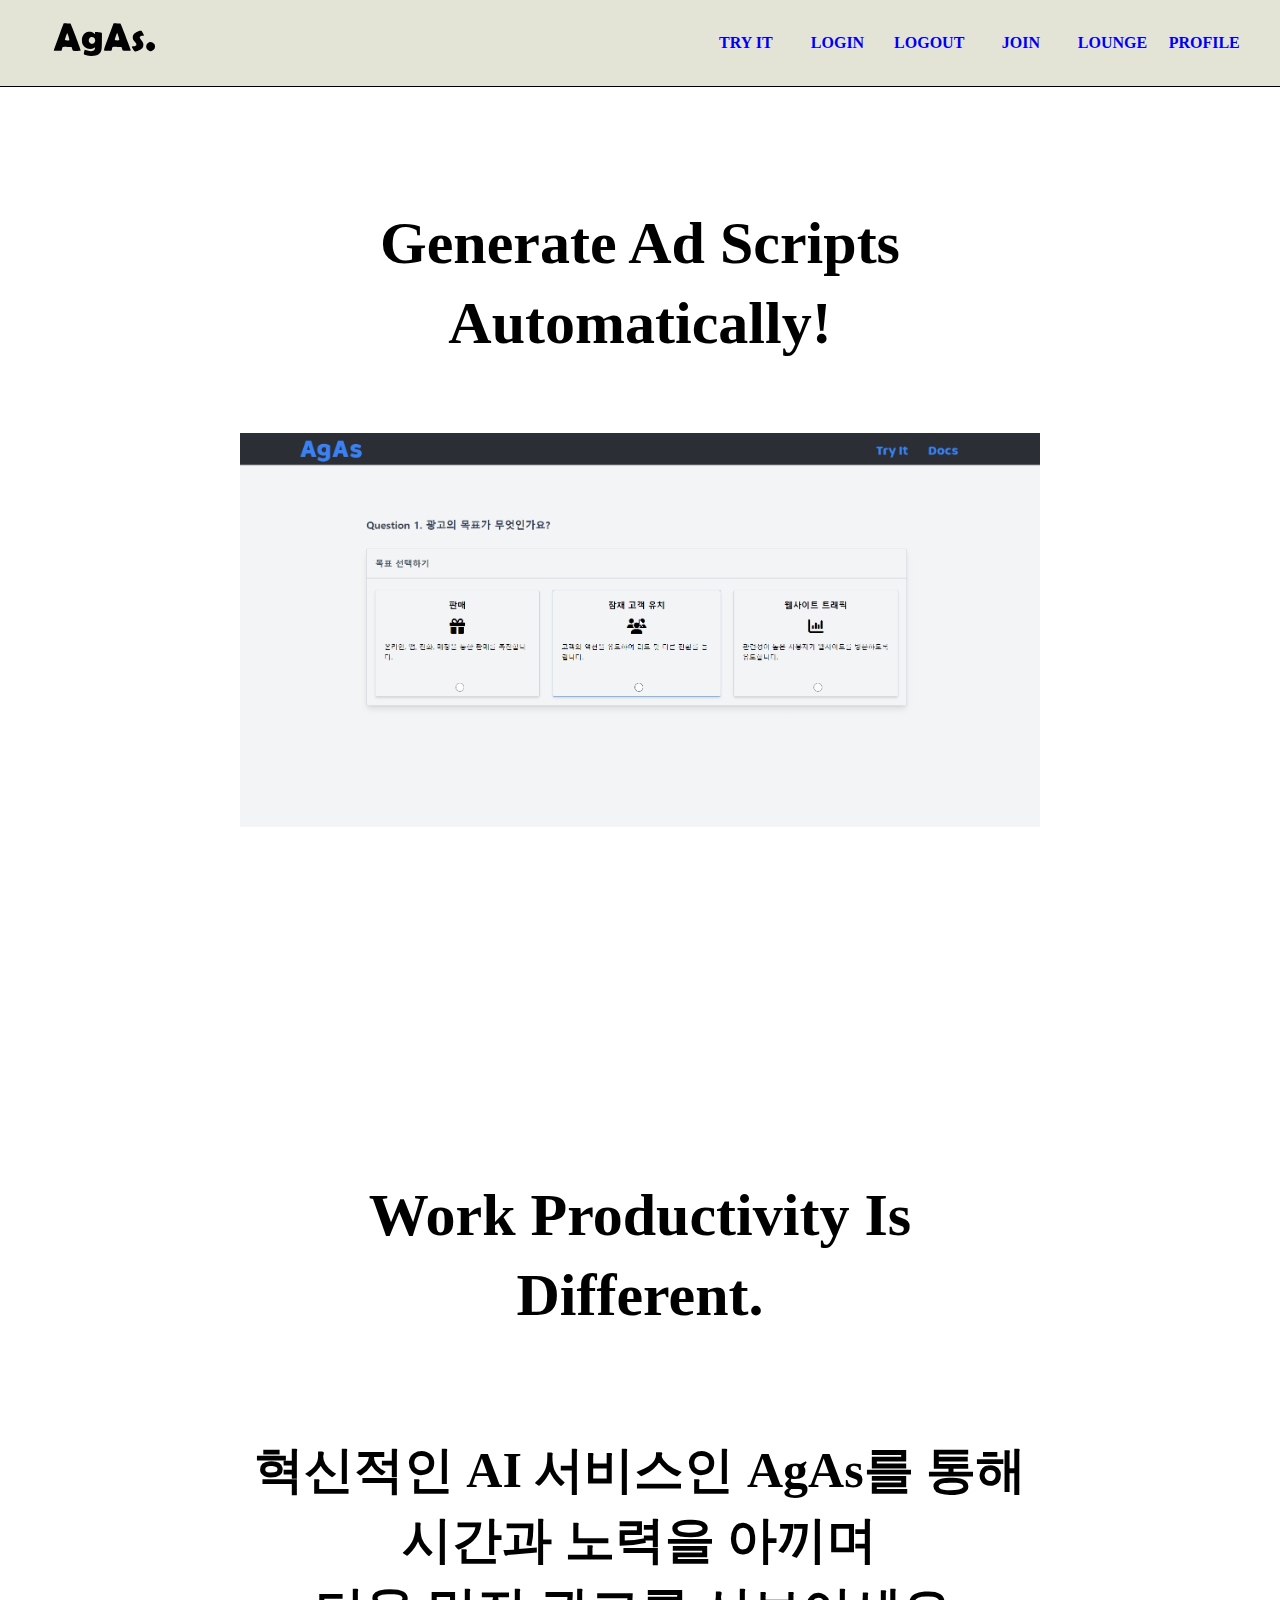
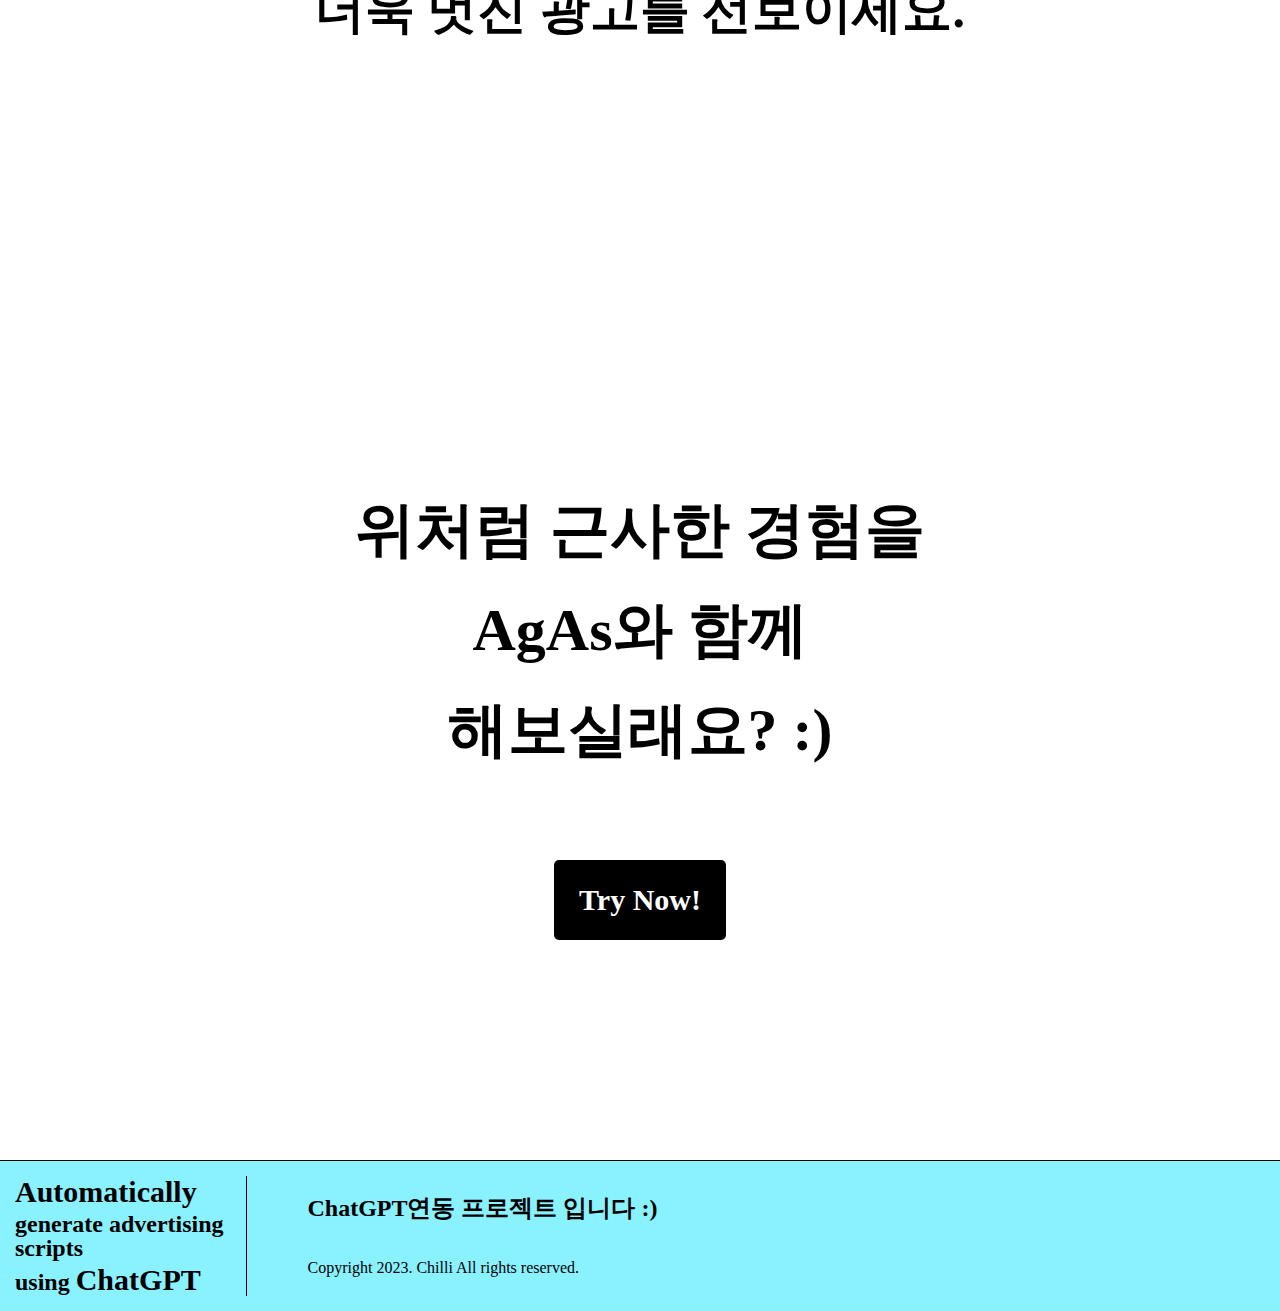
==== index.html @ ab6d4e32 "Tailwind > Basic CSS 교체" ====
<!DOCTYPE html>
<html lang="ko">
    <head>
        <meta charset="UTF-8" />
        <meta http-equiv="X-UA-Compatible" content="IE=edge" />
        <meta name="viewport" content="width=device-width, initial-scale=1.0" />
        <title>AgAs - Home</title>
        <link rel="shortcut icon" href="./favicon.ico" type="image/x-icon">
        <link
        rel="stylesheet"
        href="https://cdnjs.cloudflare.com/ajax/libs/font-awesome/6.4.0/css/all.min.css"
        integrity="sha512-iecdLmaskl7CVkqkXNQ/ZH/XLlvWZOJyj7Yy7tcenmpD1ypASozpmT/E0iPtmFIB46ZmdtAc9eNBvH0H/ZpiBw=="
        crossorigin="anonymous"
        referrerpolicy="no-referrer"
        />
        <link rel="preconnect" href="https://fonts.googleapis.com">
        <link rel="preconnect" href="https://fonts.gstatic.com" crossorigin>
        <link href="https://fonts.googleapis.com/css2?family=Braah+One&display=swap" rel="stylesheet">
        <link rel="stylesheet" href="/src/assets/css/reset.css" />
        <link rel="stylesheet" href="/src/assets/css/style.css" />
        <link rel="stylesheet" href="/src/assets/css/main.css" />

    </head>
    <body>
        <!-- header -->
        <header>
            <nav class="header">
                <h1>
                    <a href="index.html">
                        <img src="/src/assets/img/logo.svg" alt="AgAs">
                    </a>
                </h1>
                <ul class="navbar__menu">
                    <li>
                        <a href="src/view/question.html">TRY IT</a>
                    </li>
                    <li>
                        <a href="src/view/login.html">LOGIN</a>
                    </li>
                    <li>
                        <a href="#">LOGOUT</a>
                    </li>
                    <li>
                        <a href="src/view/join.html">JOIN</a>
                    </li>
                    <!-- <li>
                        <a href="src/view/ad_type.html">AD TYPE</a>
                    </li> -->
                    <li>
                        <a href="https://github.com/Hyunwooz/OrmiProject">LOUNGE</a>
                    </li>
                    <li>
                        <a href="https://github.com/Hyunwooz/OrmiProject">PROFILE</a>
                    </li>
                </ul>
            </nav>
        </header>
        <!-- // header -->
        <!-- main -->
        <main>
            <section id="section1">
                <h2>
                    <p>Generate Ad Scripts</p>
                    <p >Automatically!</p>
                </h2>
                <img src="/src/assets/img/main.gif" alt="메인기능">
            </section>
            <section id="section2">
                <h2>
                    <p>Work Productivity Is</p>
                    <p >Different.</p>
                </h2>
                <div class="section2_text">
                    <p>혁신적인 AI 서비스인 <strong>AgAs</strong>를 통해</p>
                    <p>시간과 노력을 <strong >아끼며</strong></p>
                    <p">더욱 멋진 광고를 선보이세요.</p>
                </div>
            </section>
            <section id="section3">
                <p>위처럼 근사한 경험을</p>
                <p><strong>AgAs</strong>와 함께</p>
                <p>해보실래요? :)</p>
                <a href="src/view/question.html">
                    Try Now!
                </a>
            </section>
        </main>
        <!-- // main -->
        <!-- footer -->
        <footer>
            <div class="footer_wrap">
                <div class="footer_slogun">
                    <strong>Automatically</strong>
                    <p>generate advertising scripts</p>
                    <p>using <strong>ChatGPT</strong></p>
                </div>
                <div class="footer_author">
                    <strong>ChatGPT연동 프로젝트 입니다 :)</strong>
                    <p>
                        Copyright 2023. Chilli All rights reserved.
                    </p>
                </div>
            </div>
        </footer>
        <!-- // footer -->
        <script src="/src/assets/js/sectionScroll.js" type="module"></script>
    </body>
</html>
---- src/assets/css/style.css ----
@import url(header.css);
@import url(footer.css);

main {
    min-height: 70vh;
}
---- src/assets/css/main.css ----
main {
    padding-left: 70px;
    padding-right: 70px;
}

section {
    min-height: 100vh;
    display: flex;
    flex-direction: column;
    justify-content: center;
    align-items: center;
    font-size: 60px;
    font-weight: bold;
    text-align: center;
}

section p {
    margin-top: 20px;
    margin-bottom: 20px;
}

#section1 {
    padding-top: 60px;
}

#section1 h2 {
    margin-bottom: 60px;
}

#section1 img {
    width: 800px;
}

#section2 h2 {
    margin-bottom: 80px;
}

.section2_text {
    font-size: 50px;
}

#section3 a {
    margin-top: 80px;
    text-decoration: none;
    background-color: black;
    color: white;
    padding: 25px;
    border-radius: 5px;
    font-size: 30px;
}
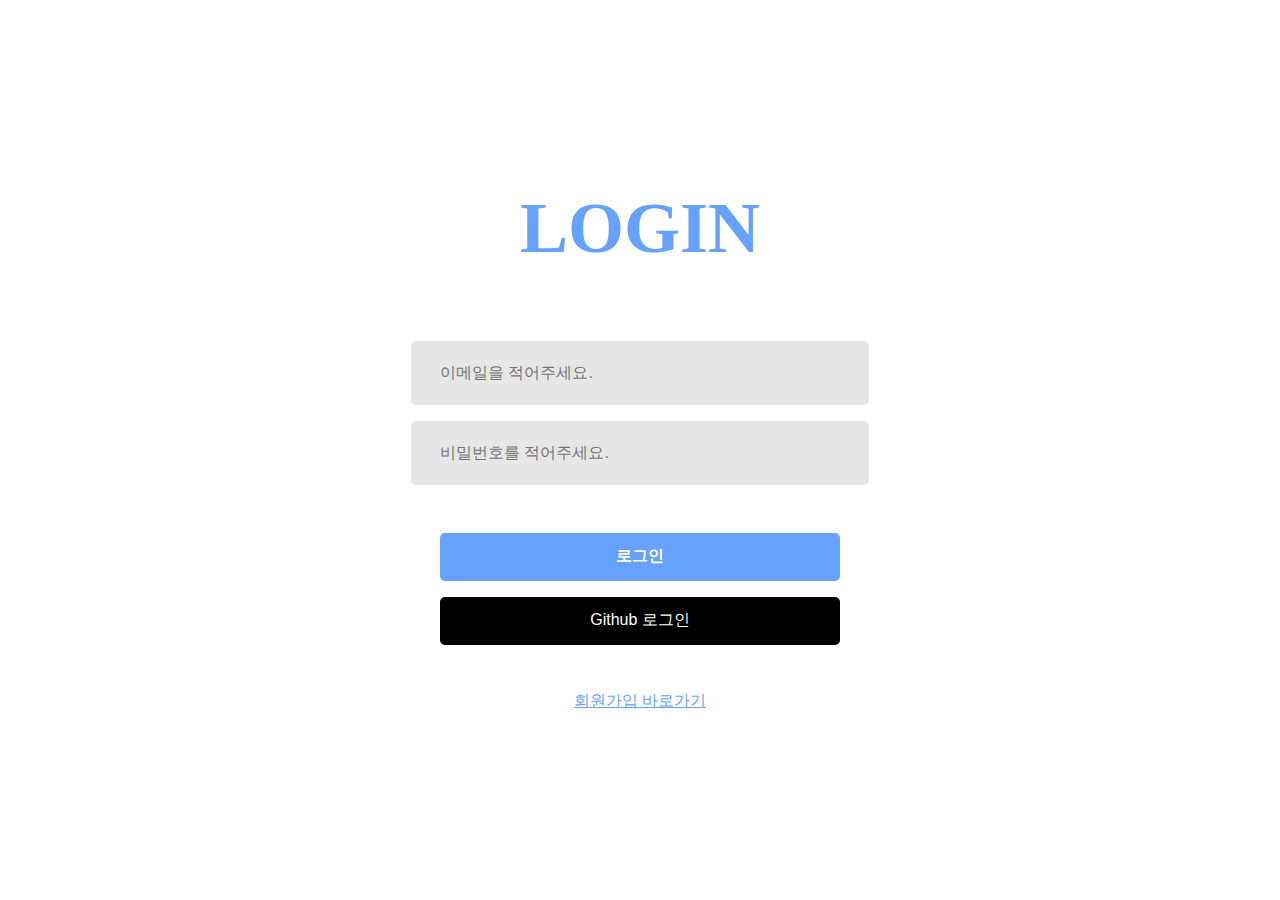
==== commit 378485ca: "Session에 유저 정보 저장 완료 및 로그인 인식 기능 추가" ====
--- a/index.html
+++ b/index.html
@@ -26,31 +26,28 @@
         <header>
             <nav class="header">
                 <h1>
-                    <a href="index.html">
+                    <a href="/index.html">
                         <img src="/src/assets/img/logo.svg" alt="AgAs">
                     </a>
                 </h1>
                 <ul class="navbar__menu">
-                    <li>
-                        <a href="src/view/question.html">TRY IT</a>
+                    <li class="is_logined">
+                        <a href="/src/view/question.html">TRY IT</a>
                     </li>
-                    <li>
-                        <a href="src/view/login.html">LOGIN</a>
+                    <li class="always_show">
+                        <a href="/src/view/lounge.html">LOUNGE</a>
                     </li>
-                    <li>
-                        <a href="#">LOGOUT</a>
+                    <li class="is_not_logined">
+                        <a href="/src/view/login.html">LOGIN</a>
                     </li>
-                    <li>
-                        <a href="src/view/join.html">JOIN</a>
+                    <li class="is_not_logined">
+                        <a href="/src/view/join.html">JOIN</a>
                     </li>
-                    <!-- <li>
-                        <a href="src/view/ad_type.html">AD TYPE</a>
-                    </li> -->
-                    <li>
-                        <a href="https://github.com/Hyunwooz/OrmiProject">LOUNGE</a>
+                    <li class="is_logined">
+                        <a class="logout_btn" href="#">LOGOUT</a>
                     </li>
-                    <li>
-                        <a href="https://github.com/Hyunwooz/OrmiProject">PROFILE</a>
+                    <li class="is_logined">
+                        <a href="/src/view/profile.html">PROFILE</a>
                     </li>
                 </ul>
             </nav>
@@ -104,5 +101,7 @@
         </footer>
         <!-- // footer -->
         <script src="/src/assets/js/sectionScroll.js" type="module"></script>
+        <script src="/src/assets/js/is_logined.js"></script>
+        <script src="/src/assets/js/user/logout.js"></script>
     </body>
 </html>
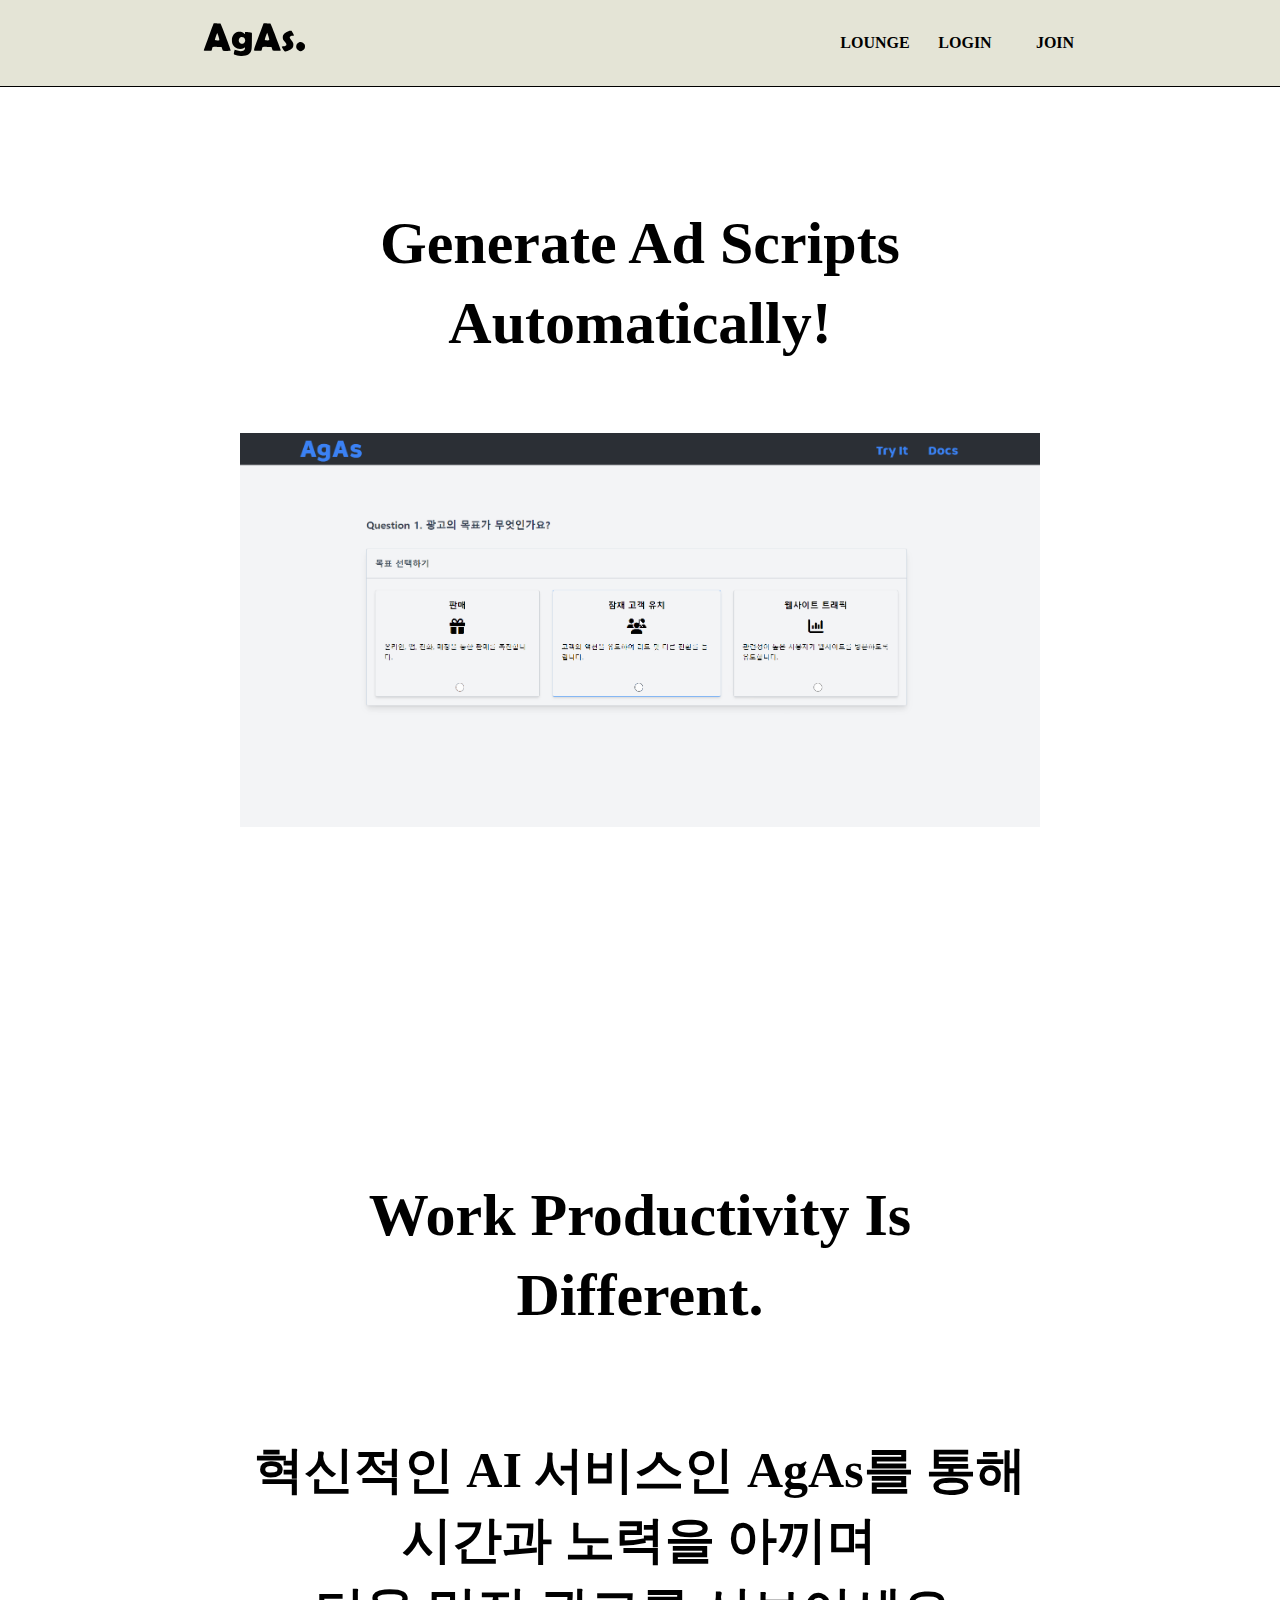
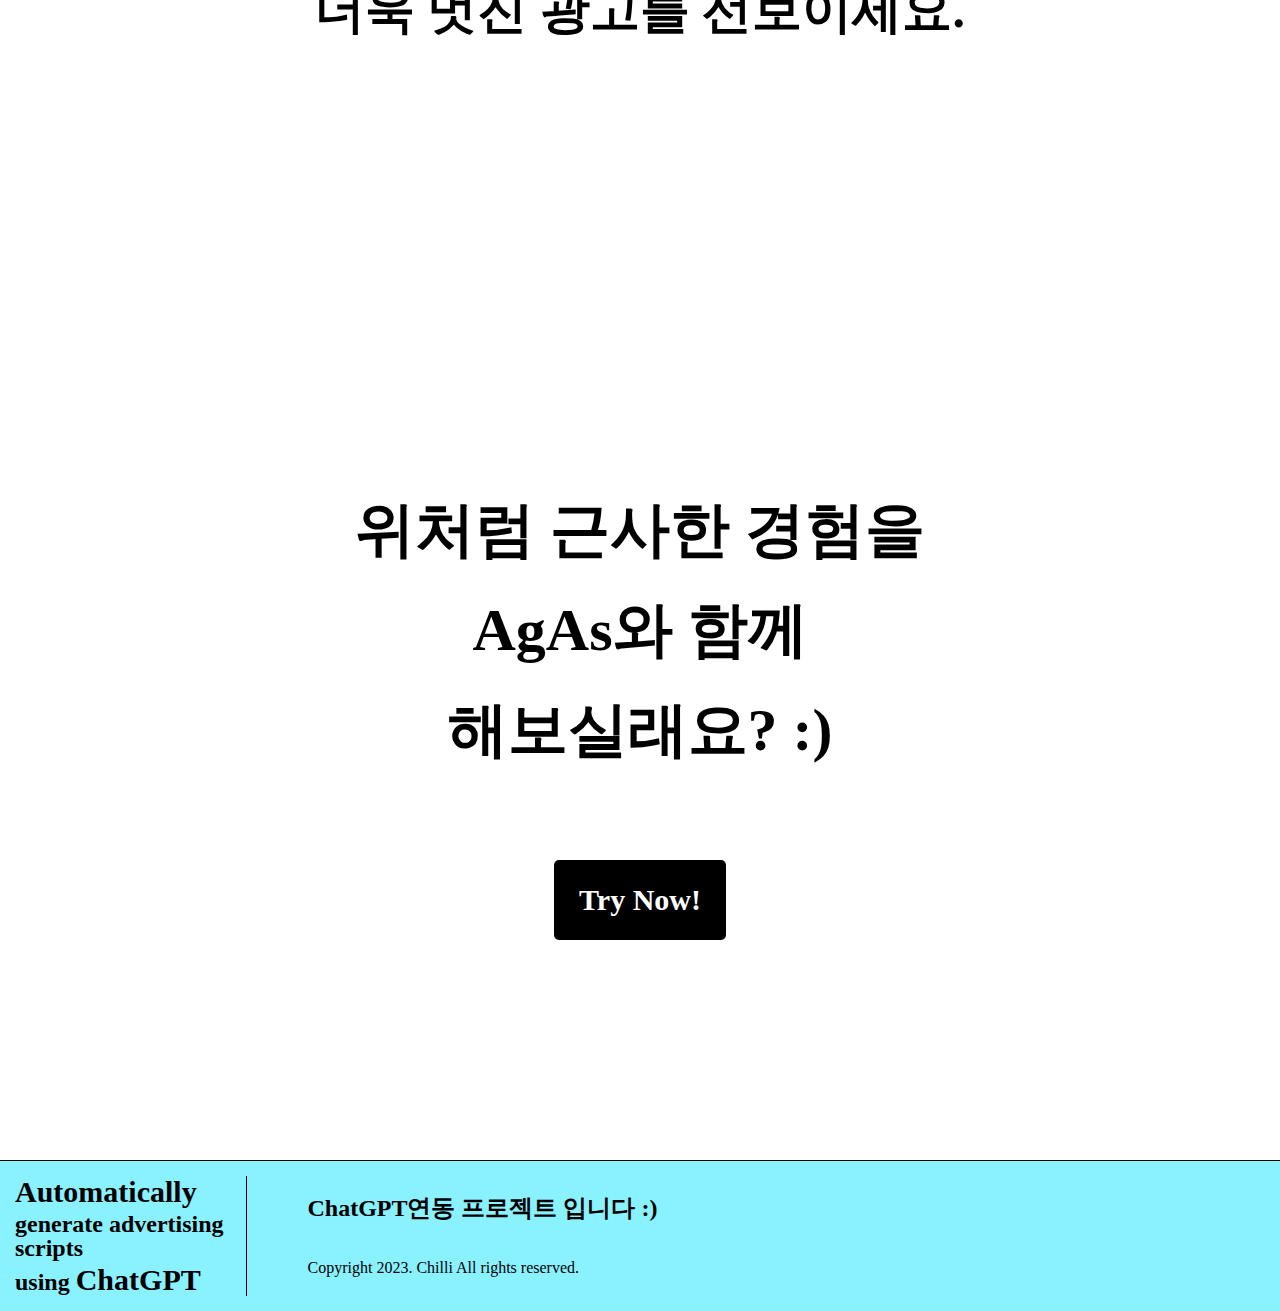
==== commit ca188263: "유저 프로필 수정 기능 및 헤더 유저 프로필 이미지 추가" ====
--- a/index.html
+++ b/index.html
@@ -47,7 +47,9 @@
                         <a class="logout_btn" href="#">LOGOUT</a>
                     </li>
                     <li class="is_logined">
-                        <a href="/src/view/profile.html">PROFILE</a>
+                        <a href="/src/view/profile.html">
+                            <img class="avatar_img" alt="프로필">
+                        </a>
                     </li>
                 </ul>
             </nav>
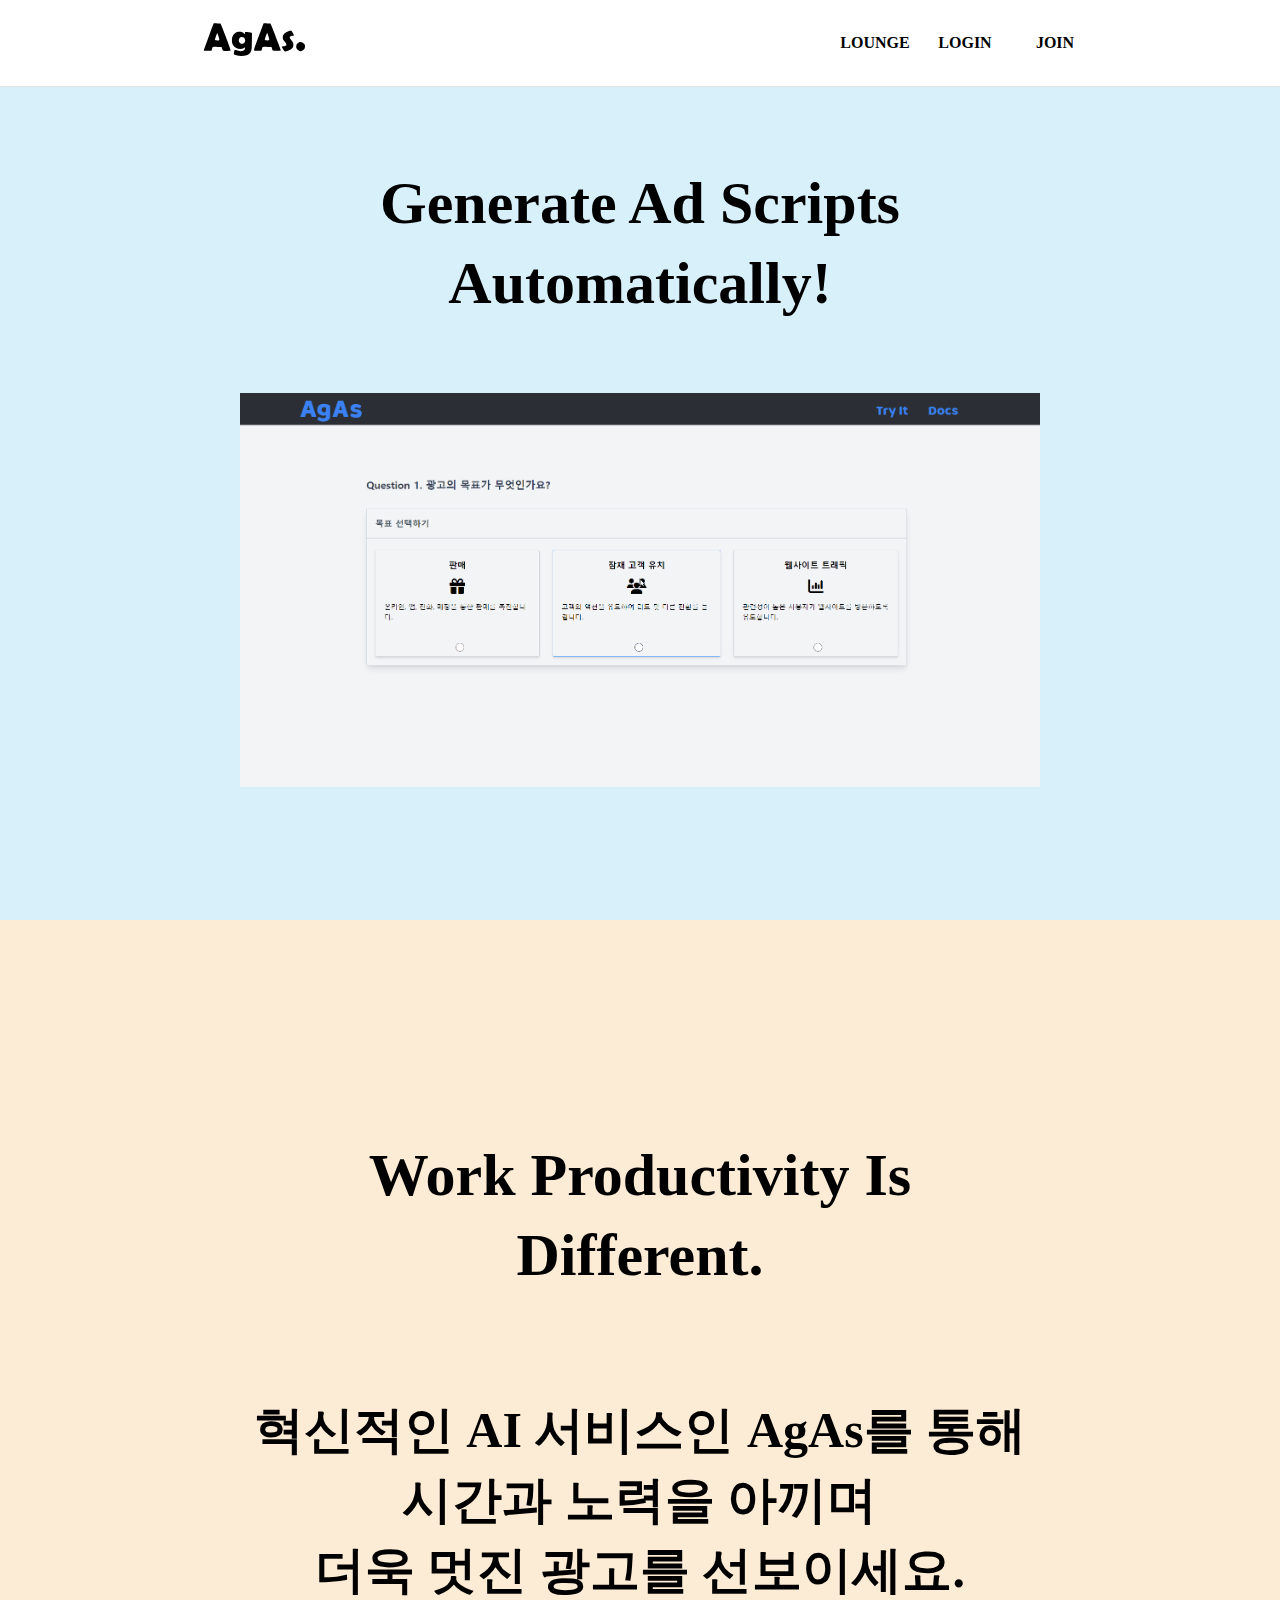
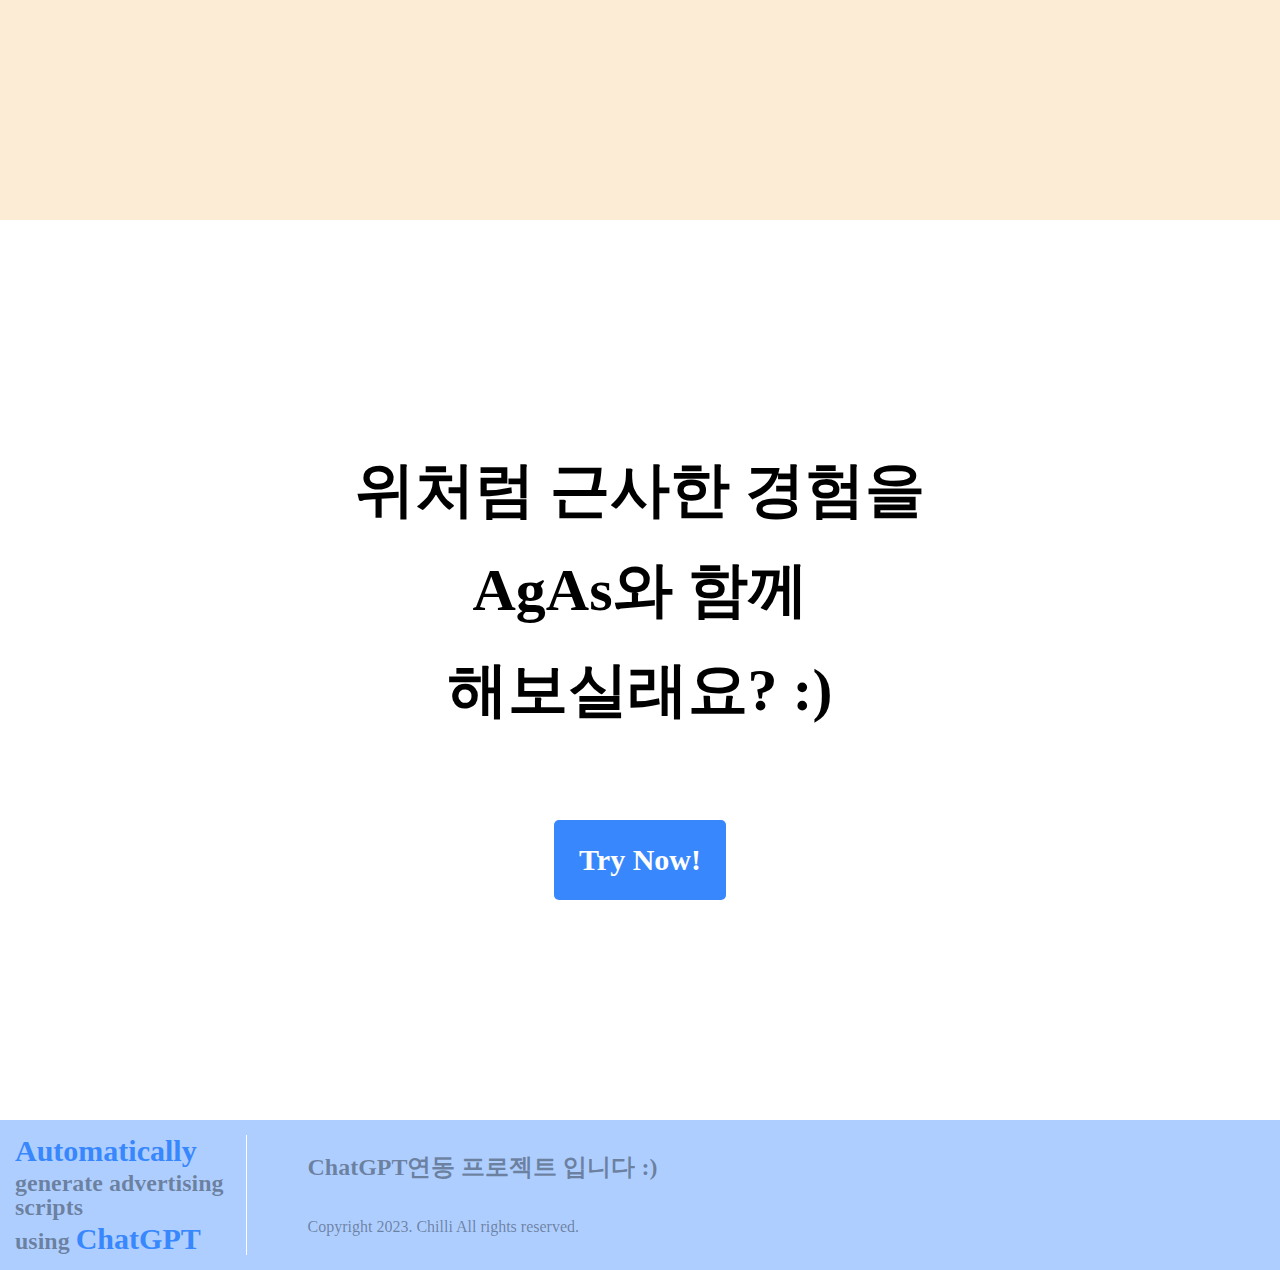
==== commit 8c8b8382: "header CSS 수정" ====
--- a/index.html
+++ b/index.html
@@ -47,7 +47,7 @@
                         <a class="logout_btn" href="#">LOGOUT</a>
                     </li>
                     <li class="is_logined">
-                        <a href="/src/view/profile.html">
+                        <a href="/src/view/mypage.html" class="avatar_img_li">
                             <img class="avatar_img" alt="프로필">
                         </a>
                     </li>
--- a/src/assets/css/main.css
+++ b/src/assets/css/main.css
@@ -1,8 +1,3 @@
-main {
-    padding-left: 70px;
-    padding-right: 70px;
-}
-
 section {
     min-height: 100vh;
     display: flex;
@@ -12,6 +7,8 @@
     font-size: 60px;
     font-weight: bold;
     text-align: center;
+    padding-left: 70px;
+    padding-right: 70px;
 }
 
 section p {
@@ -20,7 +17,8 @@
 }
 
 #section1 {
-    padding-top: 60px;
+    padding-top: 20px;
+    background-color: rgb(215, 240, 250);
 }
 
 #section1 h2 {
@@ -29,6 +27,10 @@
 
 #section1 img {
     width: 800px;
+}
+
+#section2 {
+    background-color: rgb(252, 235, 213);
 }
 
 #section2 h2 {
@@ -42,7 +44,7 @@
 #section3 a {
     margin-top: 80px;
     text-decoration: none;
-    background-color: black;
+    background-color: rgb(56, 135, 253);
     color: white;
     padding: 25px;
     border-radius: 5px;
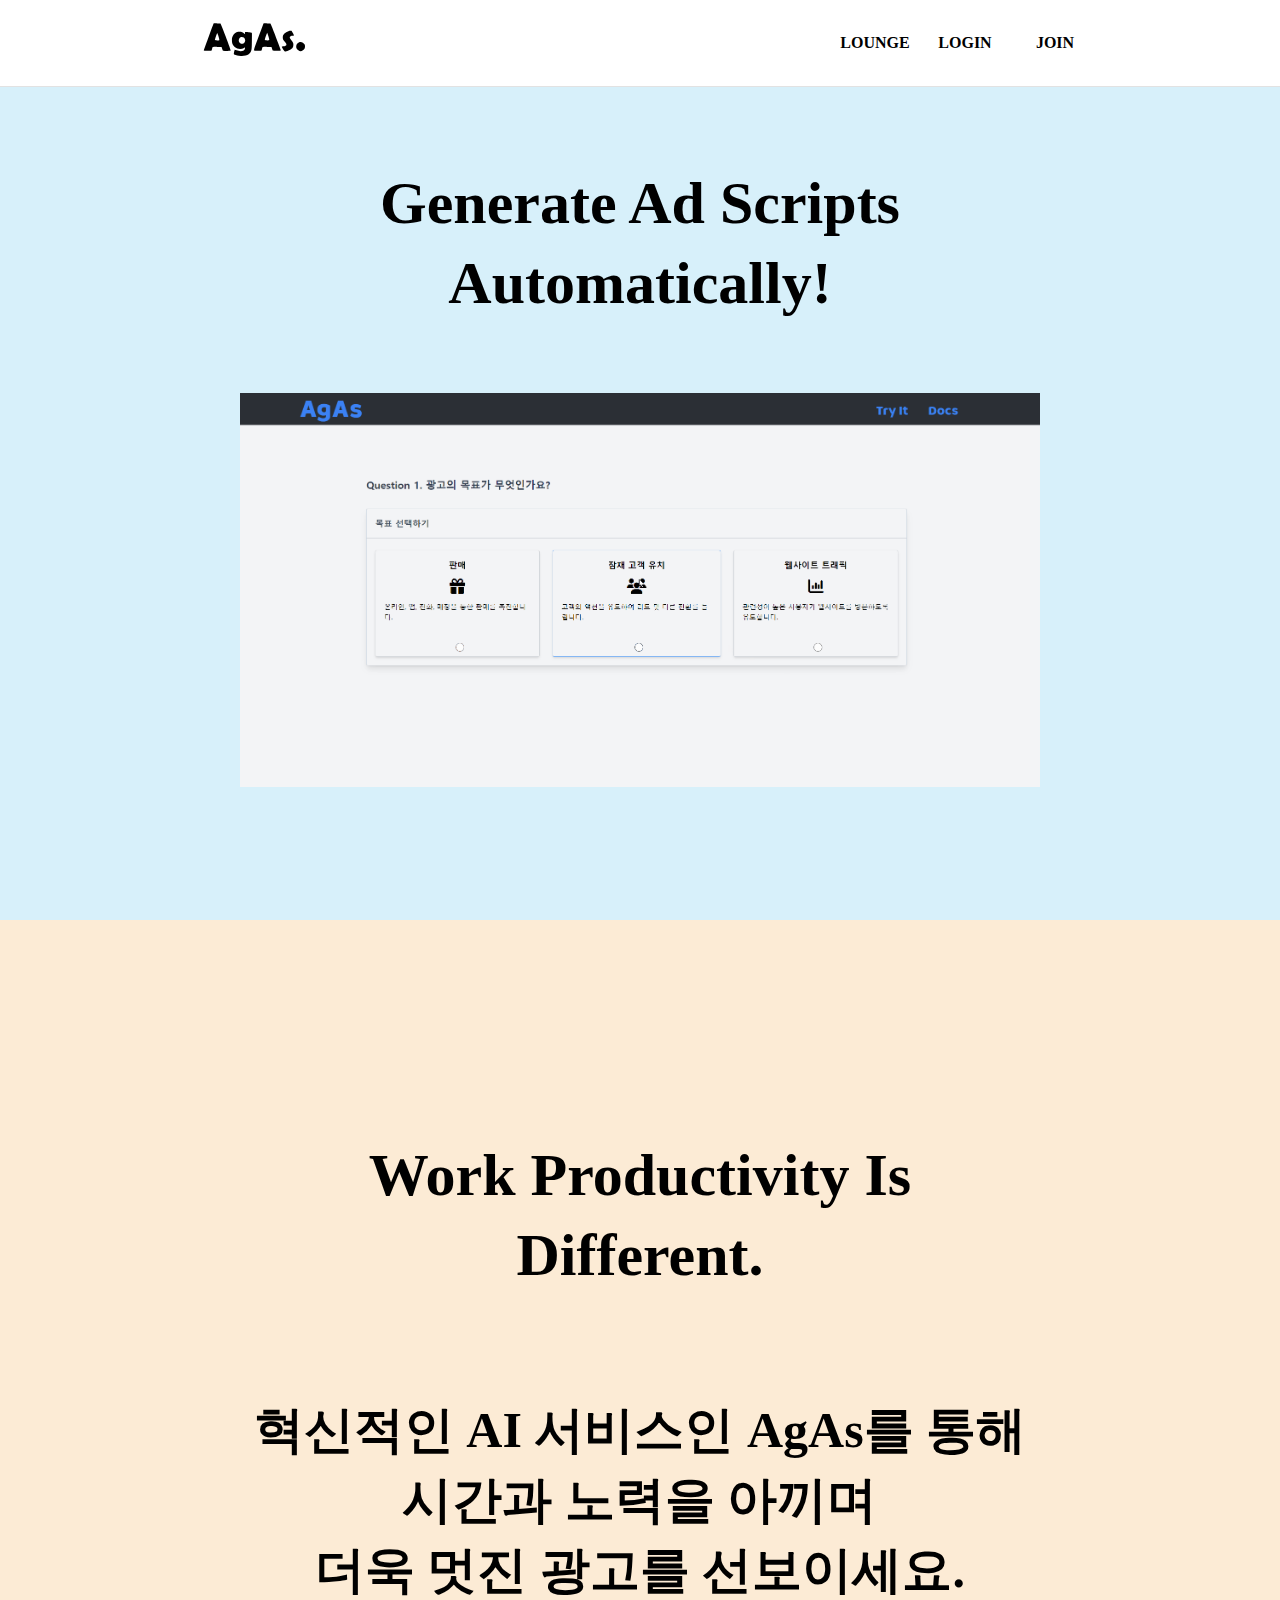
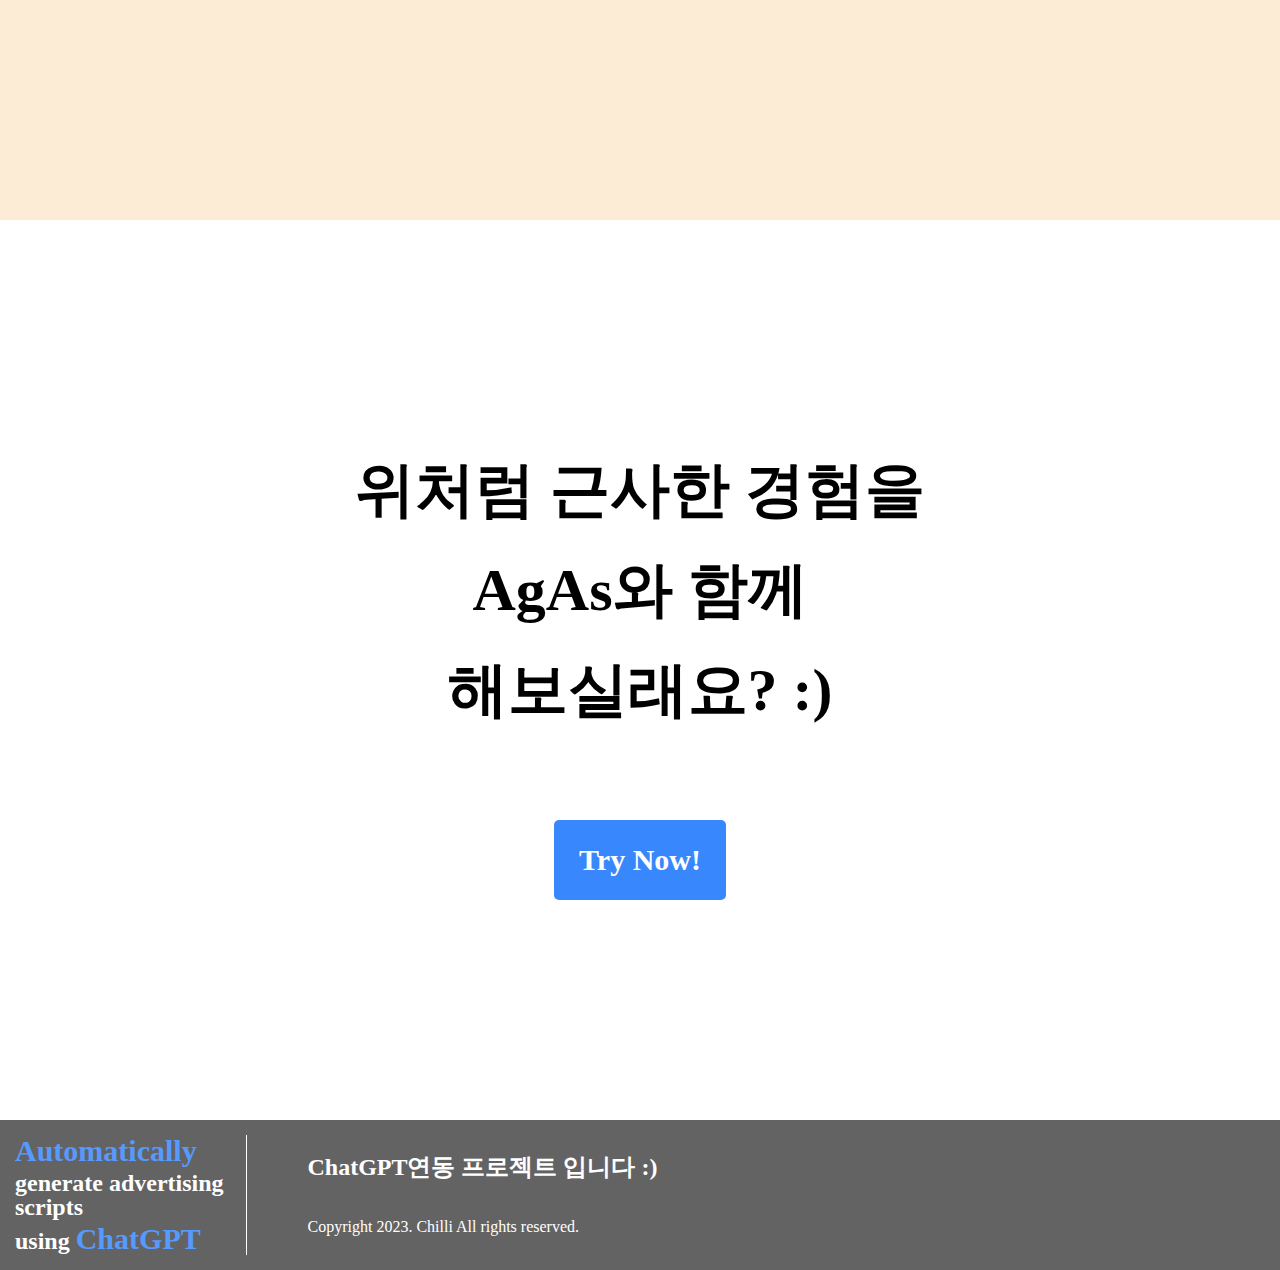
==== commit 6a2fc344: "assets src 수정" ====
--- a/index.html
+++ b/index.html
@@ -16,9 +16,9 @@
         <link rel="preconnect" href="https://fonts.googleapis.com">
         <link rel="preconnect" href="https://fonts.gstatic.com" crossorigin>
         <link href="https://fonts.googleapis.com/css2?family=Braah+One&display=swap" rel="stylesheet">
-        <link rel="stylesheet" href="/src/assets/css/reset.css" />
-        <link rel="stylesheet" href="/src/assets/css/style.css" />
-        <link rel="stylesheet" href="/src/assets/css/main.css" />
+        <link rel="stylesheet" href="./src/assets/css/reset.css" />
+        <link rel="stylesheet" href="./src/assets/css/style.css" />
+        <link rel="stylesheet" href="./src/assets/css/main.css" />
 
     </head>
     <body>
@@ -26,28 +26,28 @@
         <header>
             <nav class="header">
                 <h1>
-                    <a href="/index.html">
+                    <a href="index.html">
                         <img src="/src/assets/img/logo.svg" alt="AgAs">
                     </a>
                 </h1>
                 <ul class="navbar__menu">
                     <li class="is_logined">
-                        <a href="/src/view/question.html">TRY IT</a>
+                        <a href="./src/view/question.html">TRY IT</a>
                     </li>
                     <li class="always_show">
-                        <a href="/src/view/lounge.html">LOUNGE</a>
+                        <a href="./src/view/lounge.html">LOUNGE</a>
                     </li>
                     <li class="is_not_logined">
-                        <a href="/src/view/login.html">LOGIN</a>
+                        <a href="./src/view/login.html">LOGIN</a>
                     </li>
                     <li class="is_not_logined">
-                        <a href="/src/view/join.html">JOIN</a>
+                        <a href="./src/view/join.html">JOIN</a>
                     </li>
                     <li class="is_logined">
                         <a class="logout_btn" href="#">LOGOUT</a>
                     </li>
                     <li class="is_logined">
-                        <a href="/src/view/mypage.html" class="avatar_img_li">
+                        <a href="./src/view/mypage.html" class="avatar_img_li">
                             <img class="avatar_img" alt="프로필">
                         </a>
                     </li>
@@ -62,7 +62,7 @@
                     <p>Generate Ad Scripts</p>
                     <p >Automatically!</p>
                 </h2>
-                <img src="/src/assets/img/main.gif" alt="메인기능">
+                <img src="./src/assets/img/main.gif" alt="메인기능">
             </section>
             <section id="section2">
                 <h2>
@@ -79,7 +79,7 @@
                 <p>위처럼 근사한 경험을</p>
                 <p><strong>AgAs</strong>와 함께</p>
                 <p>해보실래요? :)</p>
-                <a href="src/view/question.html">
+                <a href="./src/view/question.html">
                     Try Now!
                 </a>
             </section>
@@ -102,8 +102,8 @@
             </div>
         </footer>
         <!-- // footer -->
-        <script src="/src/assets/js/sectionScroll.js" type="module"></script>
-        <script src="/src/assets/js/is_logined.js"></script>
-        <script src="/src/assets/js/user/logout.js"></script>
+        <script src="./src/assets/js/sectionScroll.js" type="module"></script>
+        <script src="./src/assets/js/is_logined.js"></script>
+        <script src="./src/assets/js/user/logout.js"></script>
     </body>
 </html>
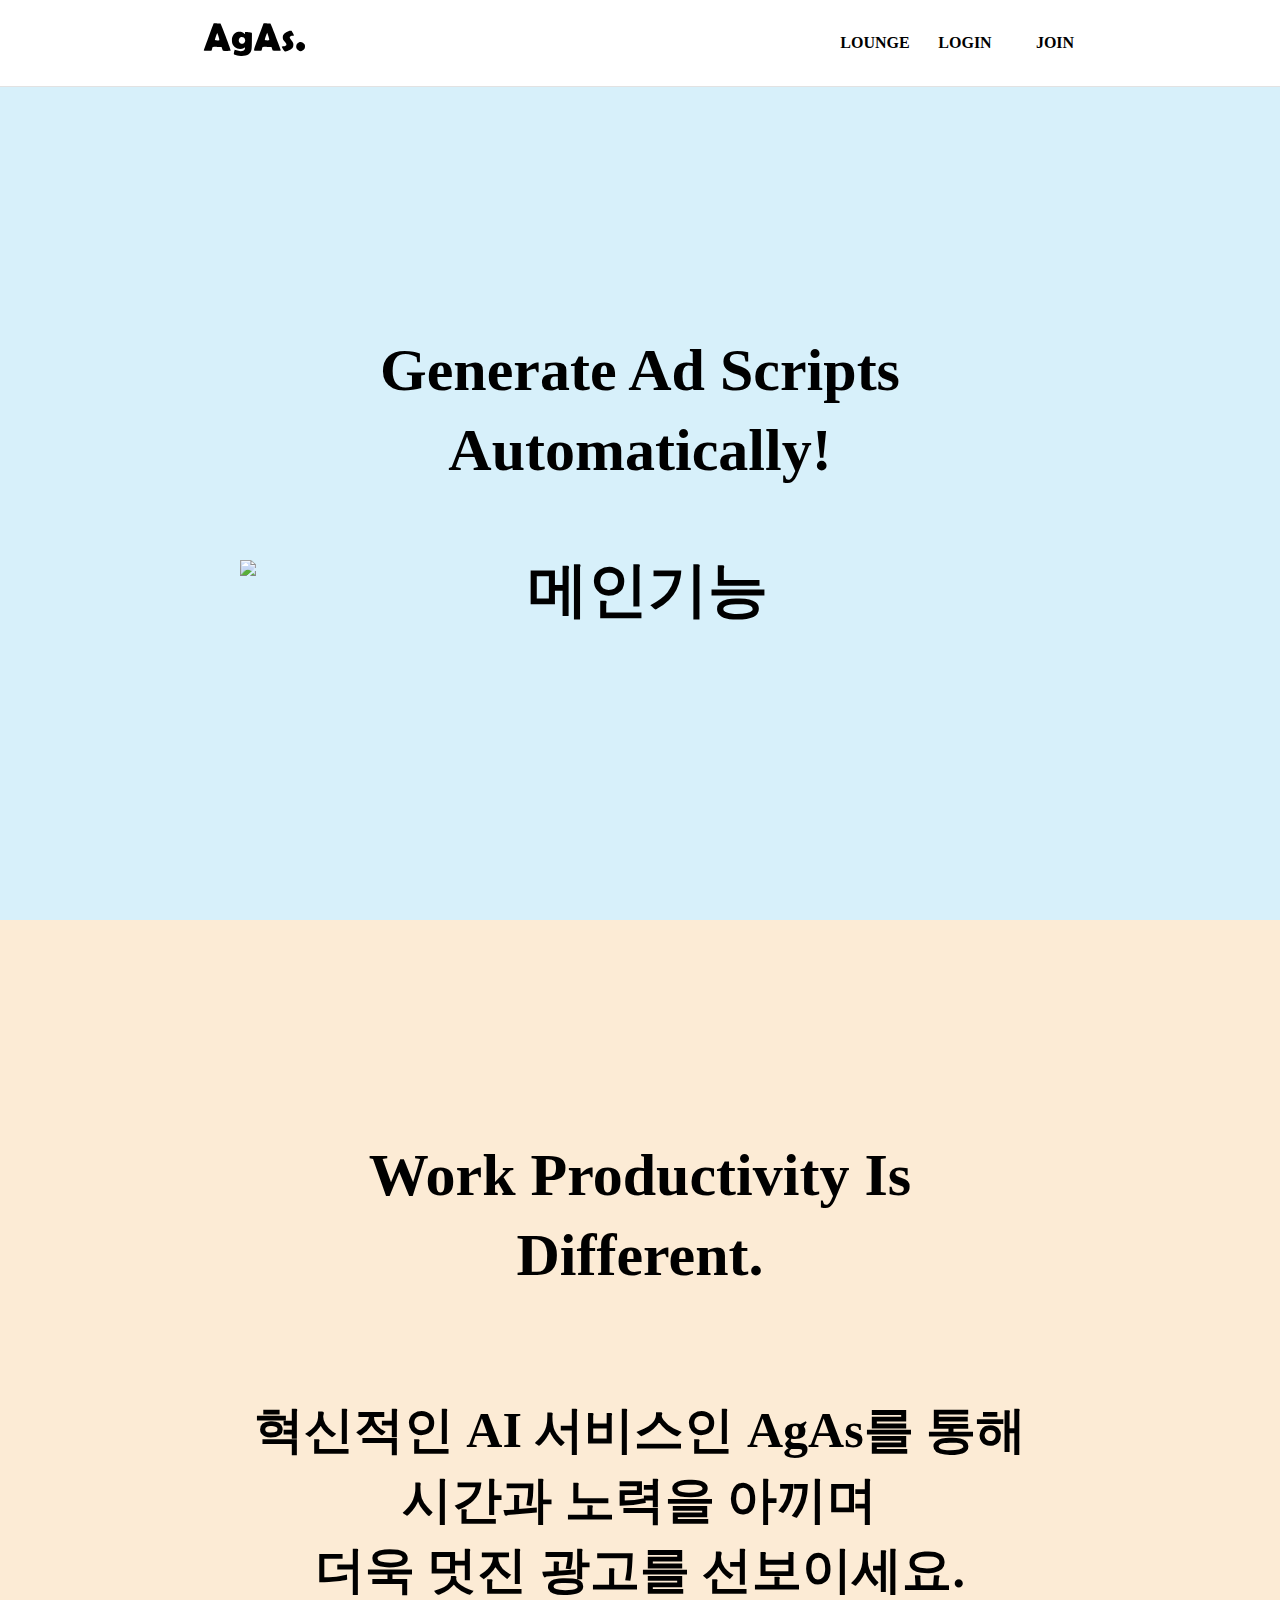
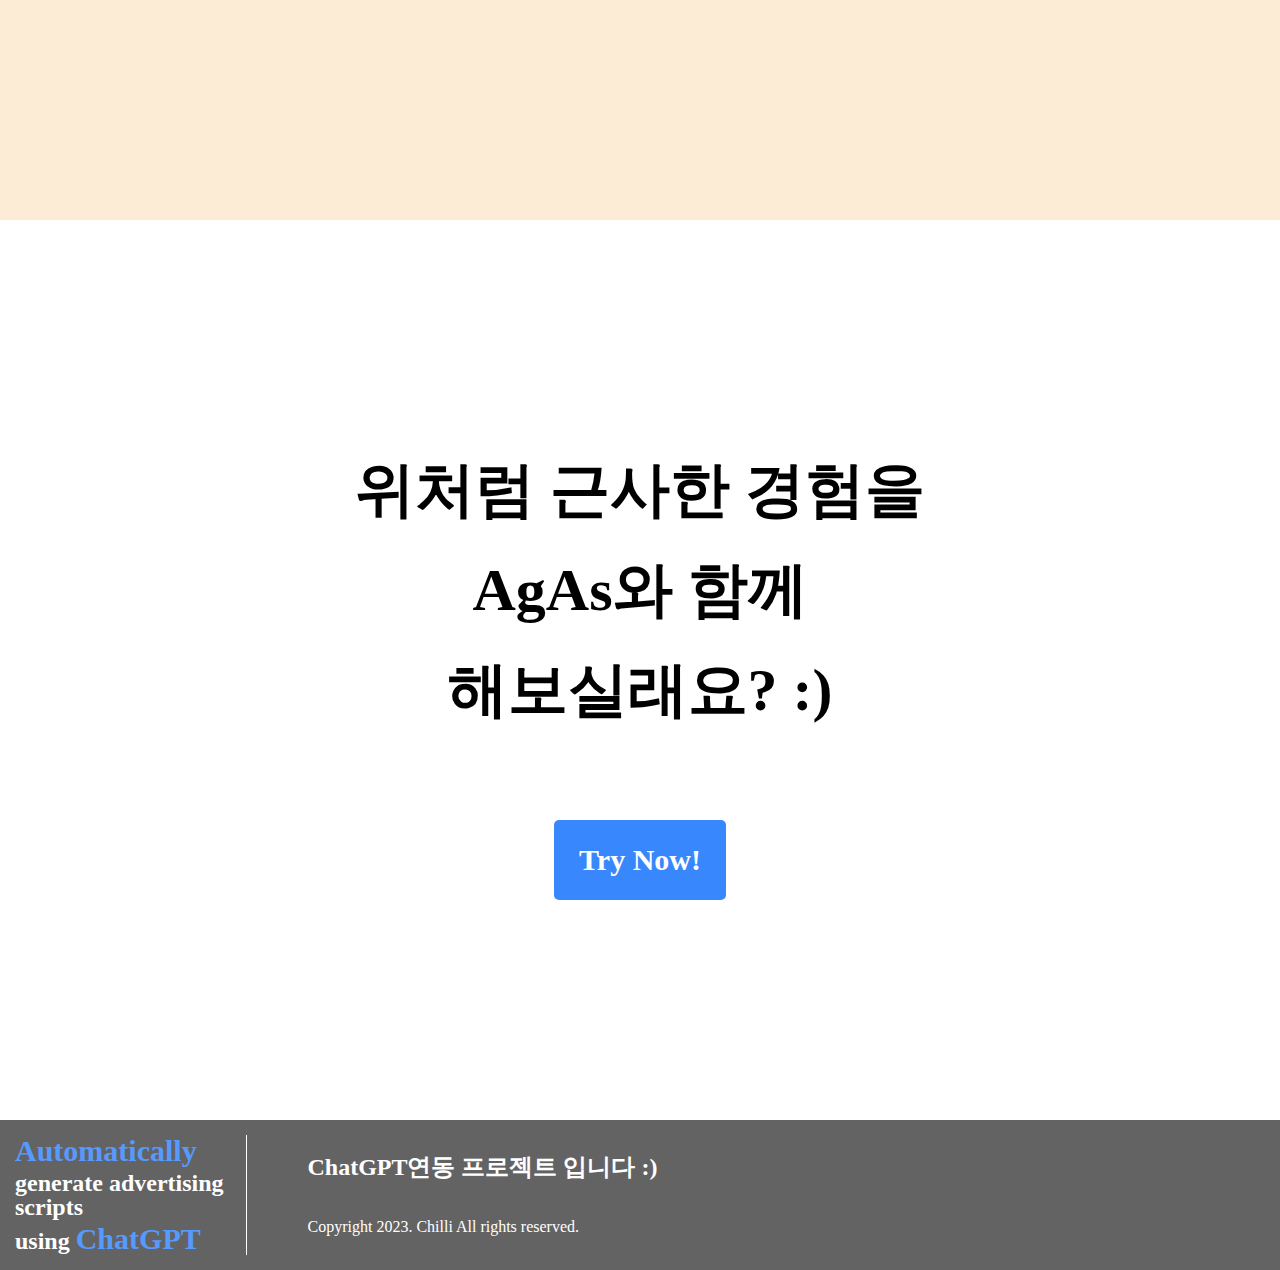
==== commit 2a671455: "Readme 및 메인 기능 GIF 변경" ====
--- a/index.html
+++ b/index.html
@@ -27,7 +27,7 @@
             <nav class="header">
                 <h1>
                     <a href="index.html">
-                        <img src="/src/assets/img/logo.svg" alt="AgAs">
+                        <img src="./src/assets/img/logo.svg" alt="AgAs">
                     </a>
                 </h1>
                 <ul class="navbar__menu">
@@ -62,7 +62,7 @@
                     <p>Generate Ad Scripts</p>
                     <p >Automatically!</p>
                 </h2>
-                <img src="./src/assets/img/main.gif" alt="메인기능">
+                <img src="https://github.com/Hyunwooz/DjangoGptProject_FE/assets/107661525/52255c94-8052-40d3-8790-c8421eebc818" alt="메인기능">
             </section>
             <section id="section2">
                 <h2>
